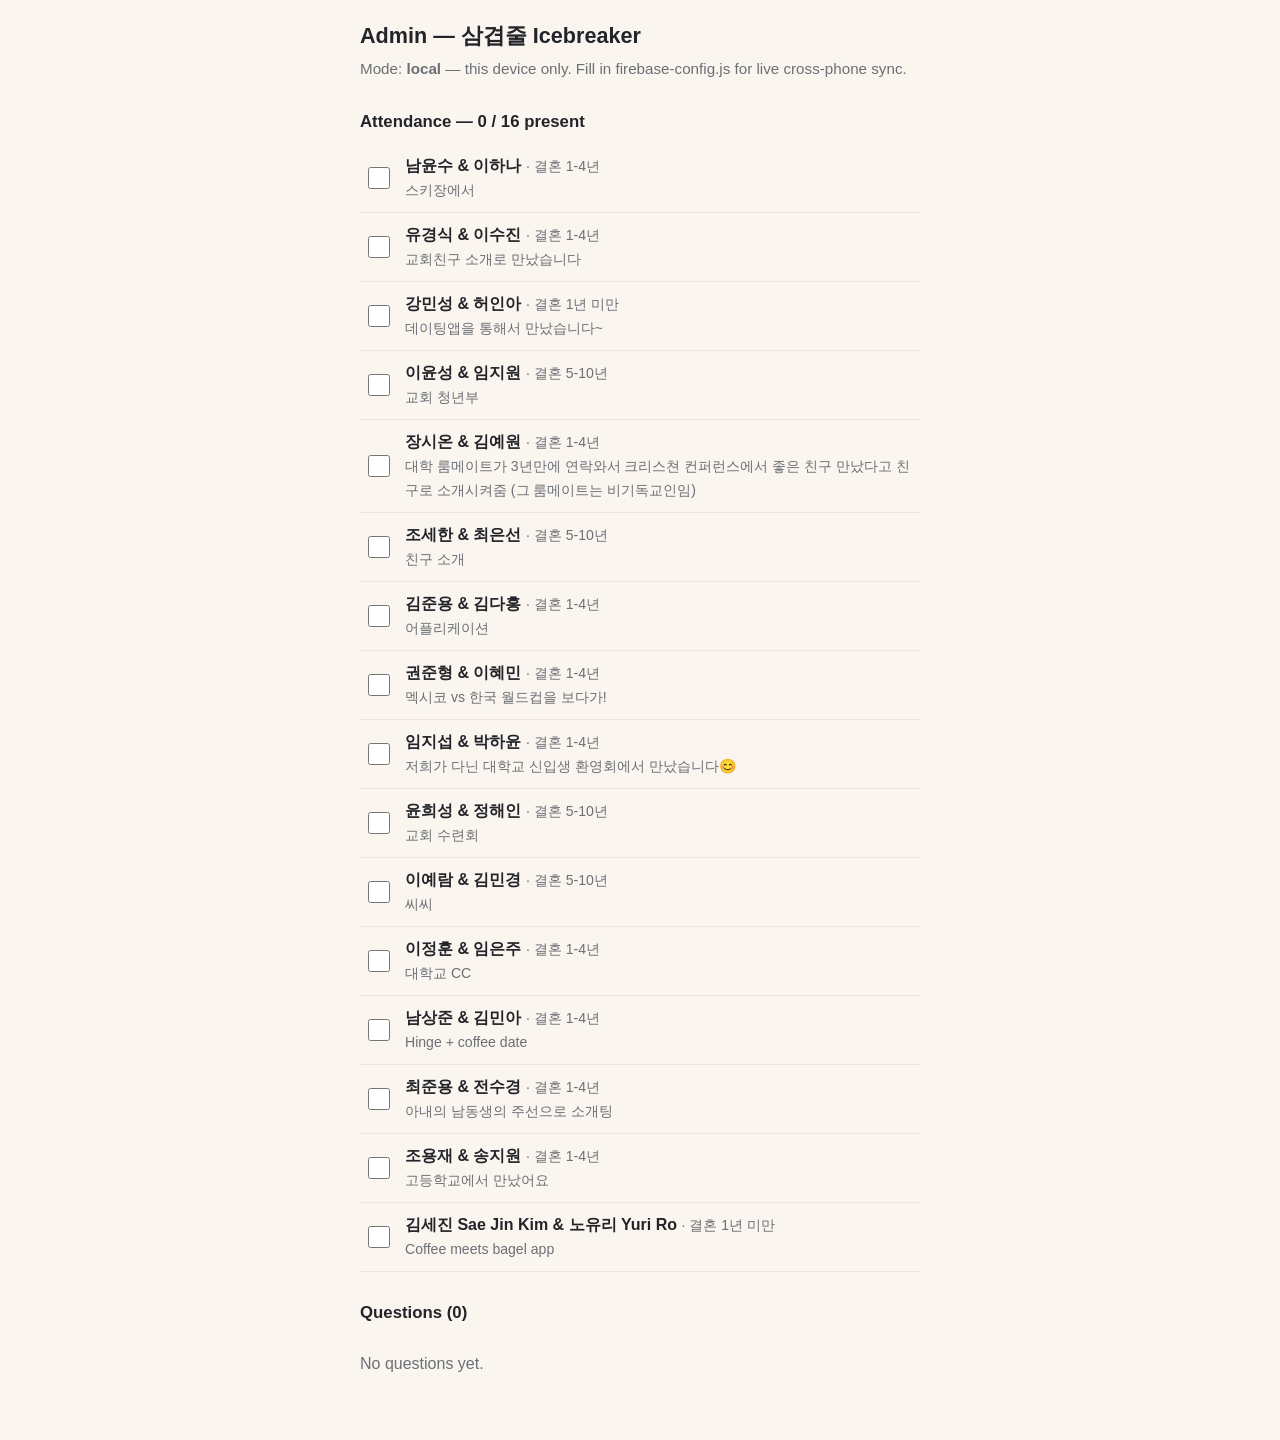
==== admin/index.html @ 79e27360 "Initial commit: Threefold Cord (삼겹줄) icebreaker — main page, admin page, couples data, local/Firebas" ====
<!DOCTYPE html>
<html lang="ko">
<head>
<meta charset="UTF-8">
<meta name="viewport" content="width=device-width, initial-scale=1">
<title>삼겹줄 Admin</title>
<link rel="stylesheet" href="../styles.css">
</head>
<body>
<main id="app"></main>

<script src="../couples.js"></script>
<script src="../firebase-config.js"></script>
<script src="../store.js"></script>
<script>
var app = document.getElementById("app");
var editingId = null;

function esc(s) {
  return String(s).replace(/[&<>"']/g, function (c) {
    return { "&": "&amp;", "<": "&lt;", ">": "&gt;", '"': "&quot;", "'": "&#39;" }[c];
  });
}
function fmtTime(ts) {
  try { return new Date(ts).toLocaleTimeString([], { hour: "numeric", minute: "2-digit" }); } catch (e) { return ""; }
}

function render() {
  var state = Store.getState();
  var presentCount = state.presentIds.length;

  var atts = window.COUPLES.map(function (c) {
    var on = state.presentIds.indexOf(c.id) !== -1;
    return '<label class="att-row"><input type="checkbox" data-att="' + c.id + '"' + (on ? " checked" : "") + '>' +
      '<span><b>' + esc(coupleName(c)) + '</b> <span class="couple-meta">· 결혼 ' + esc(c.duration) + '</span><br>' +
      '<span class="couple-meta">' + esc(c.howMet) + '</span></span></label>';
  }).join("");

  var qs = state.questions.slice().sort(function (a, b) { return a.createdAt - b.createdAt; });
  var qlist;
  if (qs.length === 0) {
    qlist = '<div class="empty">No questions yet.</div>';
  } else {
    qlist = qs.map(function (q) {
      var t = findCouple(q.targetId);
      var head = '<div class="couple-name">To: ' + esc(t ? coupleName(t) : "?") + '</div>' +
                 '<div class="couple-meta">' + fmtTime(q.createdAt) + ' · anonymous</div>';
      if (editingId === q.id) {
        return '<div class="card q-row">' + head +
          '<textarea id="edit-text">' + esc(q.text) + '</textarea>' +
          '<button data-save="' + q.id + '">Save</button>' +
          '<button data-cancel="1">Cancel</button></div>';
      }
      return '<div class="card q-row">' + head +
        '<p>“' + esc(q.text) + '”</p>' +
        '<button data-edit="' + q.id + '">Edit</button>' +
        '<button class="danger" data-del="' + q.id + '">Delete</button></div>';
    }).join("");
  }

  app.innerHTML =
    '<h1>Admin — 삼겹줄 Icebreaker</h1>' +
    '<p class="sub">Mode: <b>' + Store.mode() + '</b>' + (Store.mode() === "local" ? ' — this device only. Fill in firebase-config.js for live cross-phone sync.' : ' — live sync on.') + '</p>' +
    '<h2>Attendance — <span class="count">' + presentCount + ' / ' + window.COUPLES.length + ' present</span></h2>' +
    atts +
    '<h2>Questions (' + qs.length + ')</h2>' + qlist;

  app.querySelectorAll("[data-att]").forEach(function (box) {
    box.addEventListener("change", function () {
      Store.setAttendance(parseInt(box.getAttribute("data-att"), 10), box.checked);
    });
  });
  app.querySelectorAll("[data-edit]").forEach(function (b) {
    b.addEventListener("click", function () { editingId = b.getAttribute("data-edit"); render(); });
  });
  app.querySelectorAll("[data-del]").forEach(function (b) {
    b.addEventListener("click", function () {
      if (confirm("Delete this question? The asking couple will be able to ask again.")) {
        Store.deleteQuestion(b.getAttribute("data-del"));
      }
    });
  });
  app.querySelectorAll("[data-save]").forEach(function (b) {
    b.addEventListener("click", function () {
      Store.updateQuestion(b.getAttribute("data-save"), document.getElementById("edit-text").value);
      editingId = null;
    });
  });
  app.querySelectorAll("[data-cancel]").forEach(function (b) {
    b.addEventListener("click", function () { editingId = null; render(); });
  });
}

Store.subscribe(render);
Store.init(render);
</script>
</body>
</html>
---- styles.css ----
/* Threefold Cord icebreaker — deliberately simple: no hero, no header/footer. */
* { box-sizing: border-box; }
body {
  margin: 0;
  padding: 20px 16px 48px;
  font-family: -apple-system, "Segoe UI", Roboto, "Noto Sans KR", sans-serif;
  background: #faf6ef;
  color: #22242a;
  line-height: 1.5;
}
main { max-width: 560px; margin: 0 auto; }
h1 { font-size: 1.35rem; margin: 0 0 6px; }
h2 { font-size: 1.05rem; margin: 28px 0 10px; }
p.sub { color: #6b6f76; margin: 0 0 16px; font-size: 0.95rem; }
.waiting {
  text-align: center; padding: 64px 20px; color: #6b6f76; font-size: 1.05rem;
}
.card {
  background: #fff; border: 1px solid #e7dfd2; border-radius: 14px;
  padding: 14px 16px; margin-bottom: 10px;
}
.couple-name { font-weight: 700; font-size: 1.05rem; }
.couple-meta { color: #6b6f76; font-size: 0.88rem; }
.how-met { margin-top: 4px; font-size: 0.95rem; }
label.field { display: block; font-weight: 600; margin: 18px 0 6px; }
select, textarea {
  width: 100%; font-size: 1rem; padding: 12px; border: 1px solid #cfc8ba;
  border-radius: 10px; background: #fff; font-family: inherit;
}
textarea { min-height: 96px; resize: vertical; }
button.primary {
  width: 100%; margin-top: 16px; padding: 14px; font-size: 1.05rem; font-weight: 700;
  background: #23498c; color: #fff; border: none; border-radius: 12px; cursor: pointer;
}
button.primary:disabled { background: #a9b4c6; }
.error { color: #b3261e; margin-top: 10px; font-size: 0.95rem; }
.done { text-align: center; padding: 32px 10px; }
.done .q { font-weight: 600; margin-top: 10px; }
.pickable { cursor: pointer; width: 100%; text-align: left; font: inherit; }
.pickable.selected { border-color: #23498c; outline: 2px solid #23498c; }

/* admin */
.att-row { display: flex; align-items: center; gap: 12px; padding: 10px 4px; border-bottom: 1px solid #eee5d5; }
.att-row input[type="checkbox"] { width: 22px; height: 22px; flex: none; }
.count { font-weight: 700; }
.q-row button {
  padding: 8px 14px; border-radius: 8px; border: 1px solid #cfc8ba;
  background: #fff; cursor: pointer; font-size: 0.9rem; margin-right: 8px;
}
.q-row button.danger { color: #b3261e; border-color: #e3b3b0; }
.q-row textarea { margin: 8px 0; }
.empty { color: #6b6f76; padding: 16px 0; }
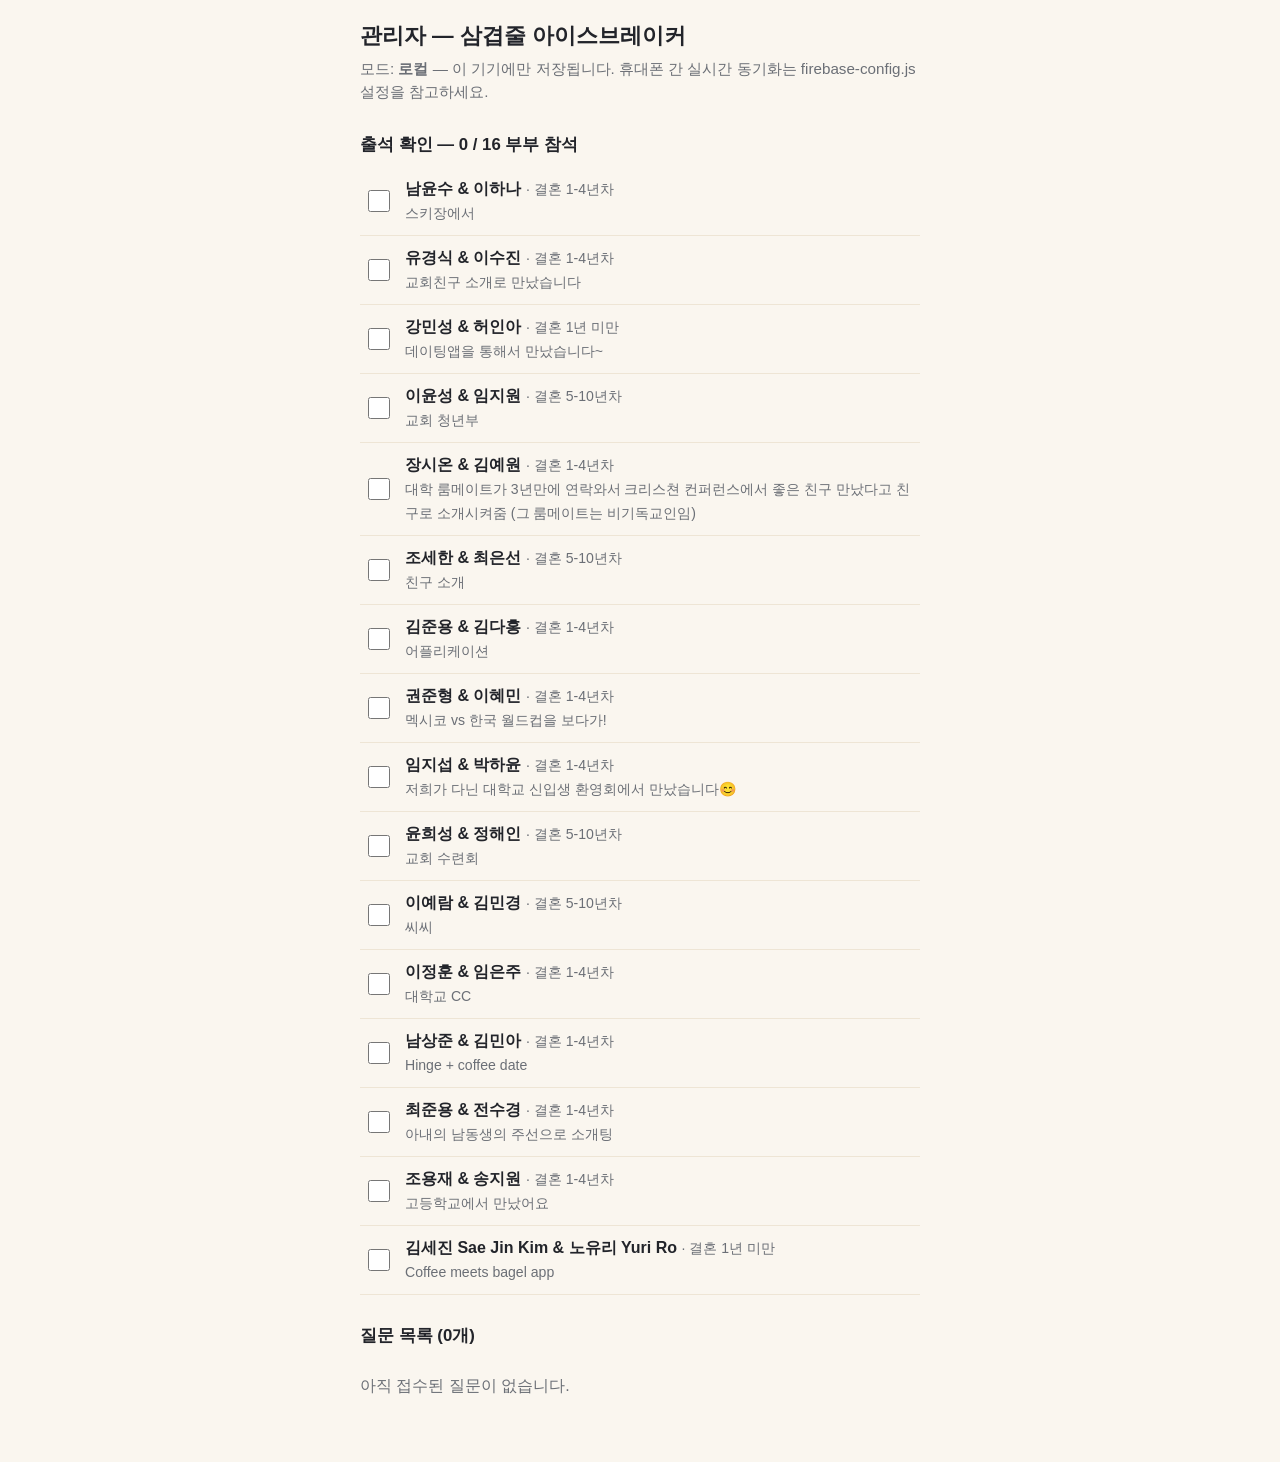
==== commit 49567e47: "Anonymous asker (no identity picker), 결혼 N년차 suffix, all-Korean UI" ====
--- a/admin/index.html
+++ b/admin/index.html
@@ -3,7 +3,7 @@
 <head>
 <meta charset="UTF-8">
 <meta name="viewport" content="width=device-width, initial-scale=1">
-<title>삼겹줄 Admin</title>
+<title>삼겹줄 관리자</title>
 <link rel="stylesheet" href="../styles.css">
 </head>
 <body>
@@ -22,7 +22,7 @@
   });
 }
 function fmtTime(ts) {
-  try { return new Date(ts).toLocaleTimeString([], { hour: "numeric", minute: "2-digit" }); } catch (e) { return ""; }
+  try { return new Date(ts).toLocaleTimeString("ko-KR", { hour: "numeric", minute: "2-digit" }); } catch (e) { return ""; }
 }
 
 function render() {
@@ -32,38 +32,39 @@
   var atts = window.COUPLES.map(function (c) {
     var on = state.presentIds.indexOf(c.id) !== -1;
     return '<label class="att-row"><input type="checkbox" data-att="' + c.id + '"' + (on ? " checked" : "") + '>' +
-      '<span><b>' + esc(coupleName(c)) + '</b> <span class="couple-meta">· 결혼 ' + esc(c.duration) + '</span><br>' +
+      '<span><b>' + esc(coupleName(c)) + '</b> <span class="couple-meta">· ' + esc(fmtDuration(c)) + '</span><br>' +
       '<span class="couple-meta">' + esc(c.howMet) + '</span></span></label>';
   }).join("");
 
   var qs = state.questions.slice().sort(function (a, b) { return a.createdAt - b.createdAt; });
   var qlist;
   if (qs.length === 0) {
-    qlist = '<div class="empty">No questions yet.</div>';
+    qlist = '<div class="empty">아직 접수된 질문이 없습니다.</div>';
   } else {
     qlist = qs.map(function (q) {
       var t = findCouple(q.targetId);
-      var head = '<div class="couple-name">To: ' + esc(t ? coupleName(t) : "?") + '</div>' +
-                 '<div class="couple-meta">' + fmtTime(q.createdAt) + ' · anonymous</div>';
+      var head = '<div class="couple-name">받는 부부: ' + esc(t ? coupleName(t) : "?") + '</div>' +
+                 '<div class="couple-meta">' + fmtTime(q.createdAt) + ' · 익명</div>';
       if (editingId === q.id) {
         return '<div class="card q-row">' + head +
           '<textarea id="edit-text">' + esc(q.text) + '</textarea>' +
-          '<button data-save="' + q.id + '">Save</button>' +
-          '<button data-cancel="1">Cancel</button></div>';
+          '<button data-save="' + q.id + '">저장</button>' +
+          '<button data-cancel="1">취소</button></div>';
       }
       return '<div class="card q-row">' + head +
         '<p>“' + esc(q.text) + '”</p>' +
-        '<button data-edit="' + q.id + '">Edit</button>' +
-        '<button class="danger" data-del="' + q.id + '">Delete</button></div>';
+        '<button data-edit="' + q.id + '">수정</button>' +
+        '<button class="danger" data-del="' + q.id + '">삭제</button></div>';
     }).join("");
   }
 
   app.innerHTML =
-    '<h1>Admin — 삼겹줄 Icebreaker</h1>' +
-    '<p class="sub">Mode: <b>' + Store.mode() + '</b>' + (Store.mode() === "local" ? ' — this device only. Fill in firebase-config.js for live cross-phone sync.' : ' — live sync on.') + '</p>' +
-    '<h2>Attendance — <span class="count">' + presentCount + ' / ' + window.COUPLES.length + ' present</span></h2>' +
+    '<h1>관리자 — 삼겹줄 아이스브레이커</h1>' +
+    '<p class="sub">모드: <b>' + (Store.mode() === "local" ? "로컬" : "실시간 동기화") + '</b>' +
+    (Store.mode() === "local" ? ' — 이 기기에만 저장됩니다. 휴대폰 간 실시간 동기화는 firebase-config.js 설정을 참고하세요.' : ' — 모든 기기가 실시간으로 동기화됩니다.') + '</p>' +
+    '<h2>출석 확인 — <span class="count">' + presentCount + ' / ' + window.COUPLES.length + ' 부부 참석</span></h2>' +
     atts +
-    '<h2>Questions (' + qs.length + ')</h2>' + qlist;
+    '<h2>질문 목록 (' + qs.length + '개)</h2>' + qlist;
 
   app.querySelectorAll("[data-att]").forEach(function (box) {
     box.addEventListener("change", function () {
@@ -75,7 +76,7 @@
   });
   app.querySelectorAll("[data-del]").forEach(function (b) {
     b.addEventListener("click", function () {
-      if (confirm("Delete this question? The asking couple will be able to ask again.")) {
+      if (confirm("이 질문을 삭제할까요? 삭제하면 질문한 부부가 다시 질문할 수 있습니다.")) {
         Store.deleteQuestion(b.getAttribute("data-del"));
       }
     });
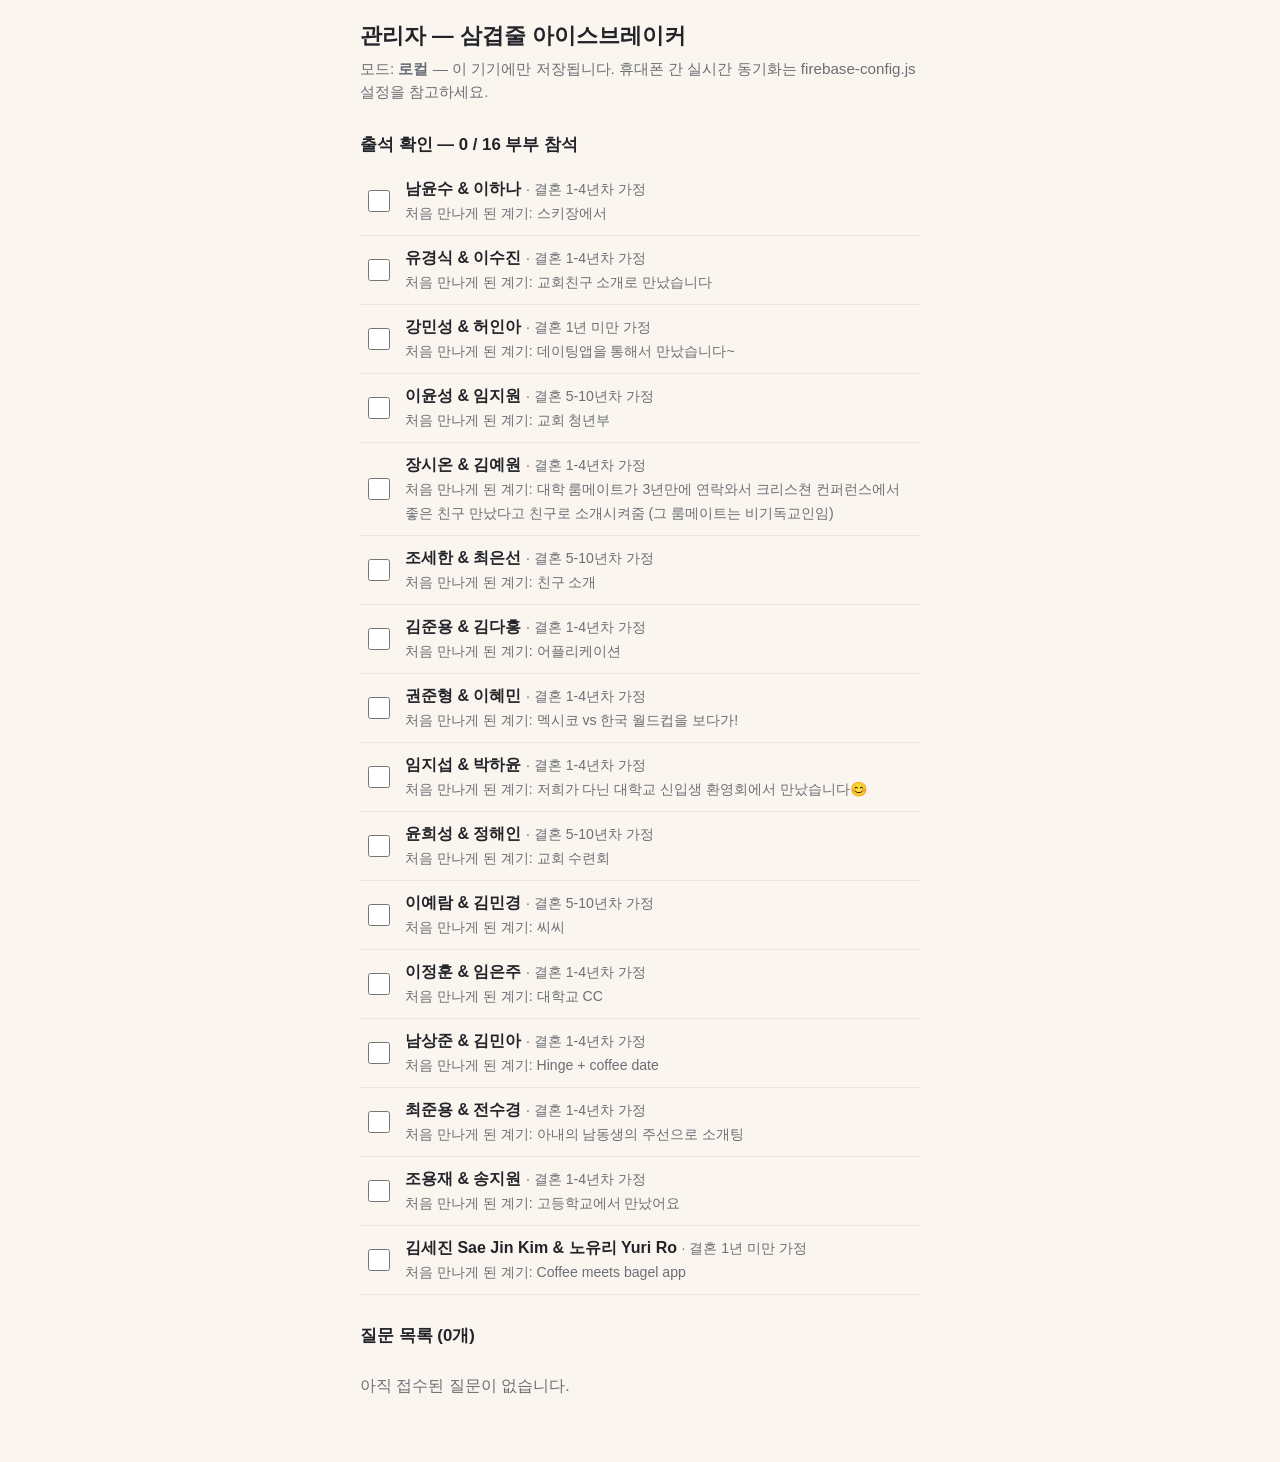
==== commit 73966489: "Return home after submitting to view attendees; natural couple descriptions (결혼 N년차 가정 / 처음 만나게 된 계기" ====
--- a/admin/index.html
+++ b/admin/index.html
@@ -33,7 +33,7 @@
     var on = state.presentIds.indexOf(c.id) !== -1;
     return '<label class="att-row"><input type="checkbox" data-att="' + c.id + '"' + (on ? " checked" : "") + '>' +
       '<span><b>' + esc(coupleName(c)) + '</b> <span class="couple-meta">· ' + esc(fmtDuration(c)) + '</span><br>' +
-      '<span class="couple-meta">' + esc(c.howMet) + '</span></span></label>';
+      '<span class="couple-meta">' + esc(fmtHowMet(c)) + '</span></span></label>';
   }).join("");
 
   var qs = state.questions.slice().sort(function (a, b) { return a.createdAt - b.createdAt; });
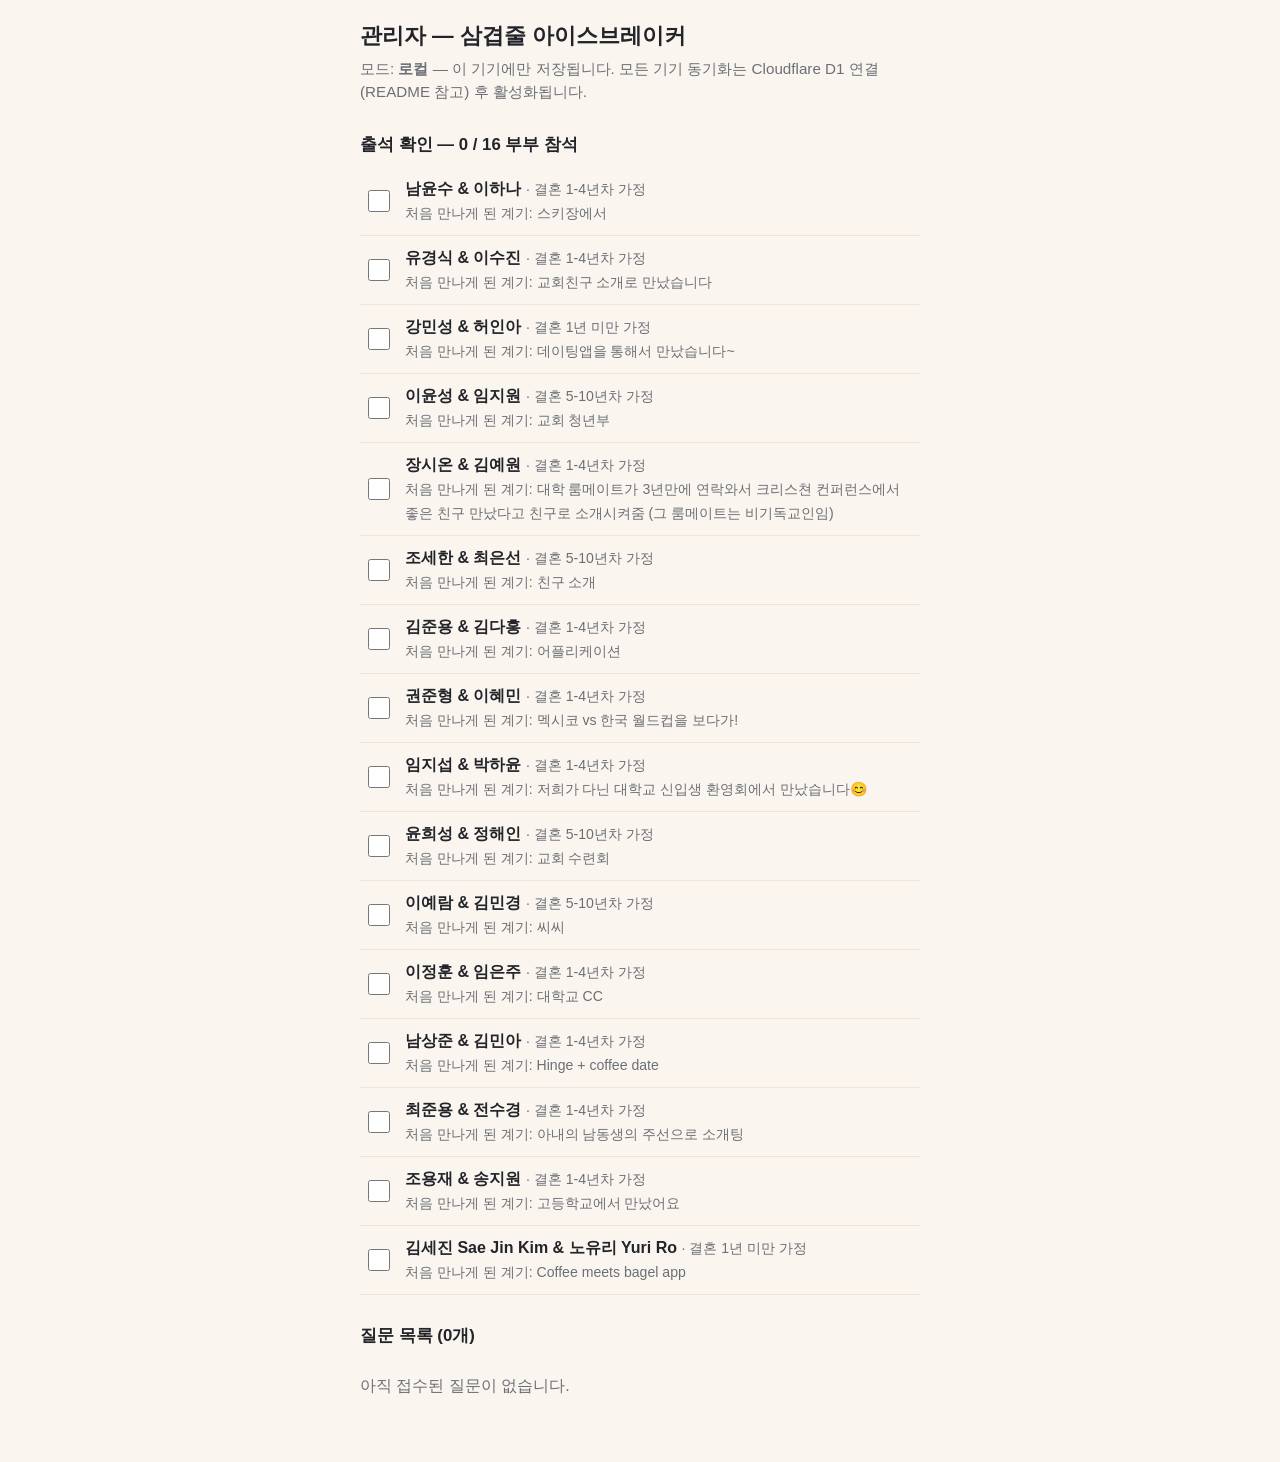
==== commit d46ff2a0: "Cloudflare D1 backend: Pages Functions /api (state+action) + store.js cloudflare mode (cross-device " ====
--- a/admin/index.html
+++ b/admin/index.html
@@ -61,7 +61,7 @@
   app.innerHTML =
     '<h1>관리자 — 삼겹줄 아이스브레이커</h1>' +
     '<p class="sub">모드: <b>' + (Store.mode() === "local" ? "로컬" : "실시간 동기화") + '</b>' +
-    (Store.mode() === "local" ? ' — 이 기기에만 저장됩니다. 휴대폰 간 실시간 동기화는 firebase-config.js 설정을 참고하세요.' : ' — 모든 기기가 실시간으로 동기화됩니다.') + '</p>' +
+    (Store.mode() === "local" ? ' — 이 기기에만 저장됩니다. 모든 기기 동기화는 Cloudflare D1 연결(README 참고) 후 활성화됩니다.' : ' — 모든 기기가 실시간으로 동기화됩니다.') + '</p>' +
     '<h2>출석 확인 — <span class="count">' + presentCount + ' / ' + window.COUPLES.length + ' 부부 참석</span></h2>' +
     atts +
     '<h2>질문 목록 (' + qs.length + '개)</h2>' + qlist;
